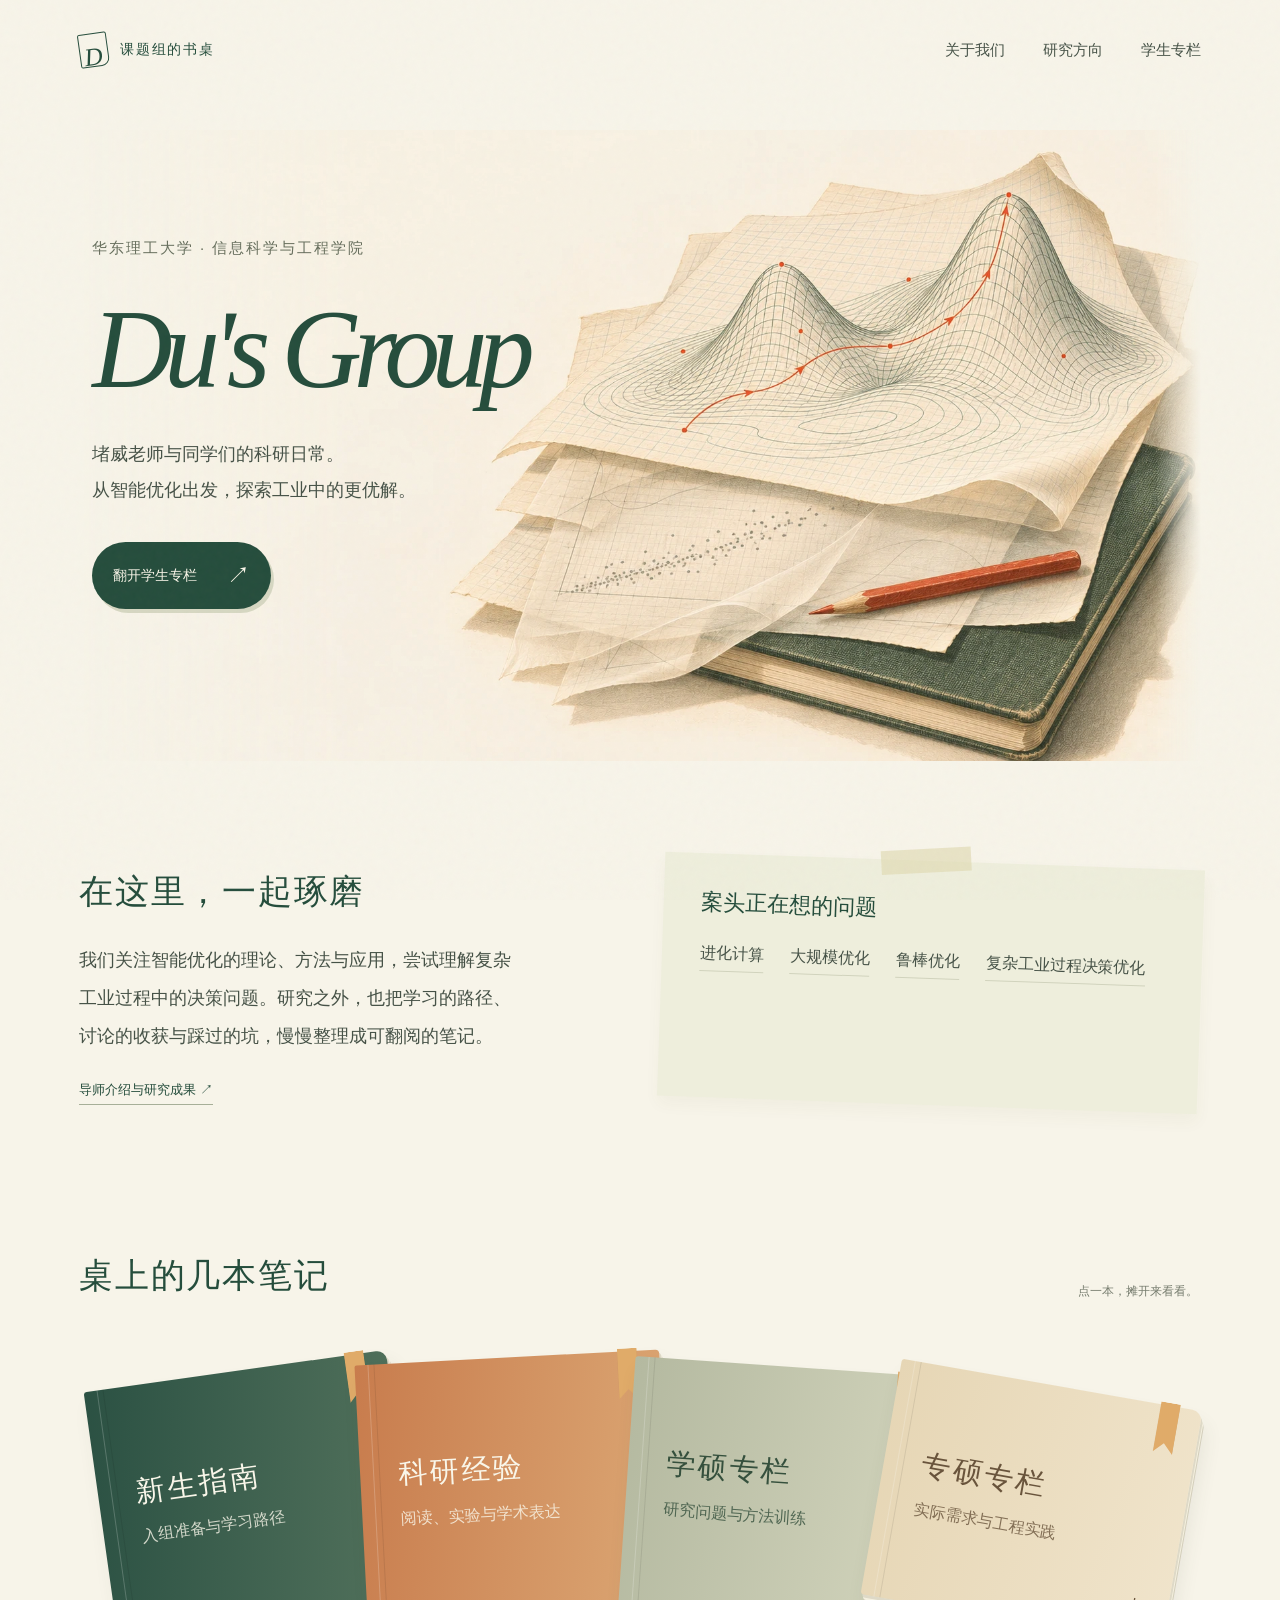
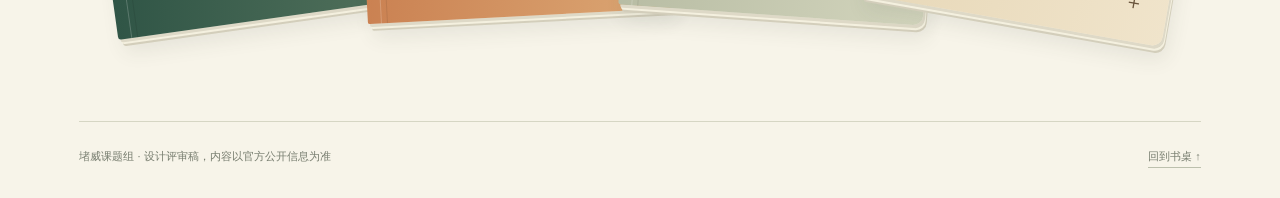
==== work/du-group-studio/index.html @ 48be613d "design: ground the group homepage in optimization research" ====
<!doctype html>
<html lang="zh-CN">
  <head>
    <meta charset="utf-8" />
    <meta name="viewport" content="width=device-width, initial-scale=1" />
    <meta name="theme-color" content="#f7f4e9" />
    <title>Du's Group · 课题组的书桌</title>
    <style>
      :root {
        --paper: #f7f4e9;
        --ink: #254d3c;
        --body: #465247;
        --muted: #777d6f;
        --line: #d6d6c4;
        --orange: #c96c37;
        --px: 0px;
        --py: 0px;
      }
      * {
        box-sizing: border-box;
      }
      html {
        scroll-behavior: smooth;
        scroll-padding-top: 32px;
      }
      body {
        margin: 0;
        background: var(--paper);
        color: var(--body);
        font-family: "Microsoft YaHei", "PingFang SC", sans-serif;
        line-height: 1.8;
      }
      body:before {
        content: "";
        position: fixed;
        inset: 0;
        pointer-events: none;
        z-index: 20;
        opacity: 0.1;
        background-image: url("data:image/svg+xml,%3Csvg viewBox='0 0 160 160' xmlns='http://www.w3.org/2000/svg'%3E%3Cfilter id='n'%3E%3CfeTurbulence type='fractalNoise' baseFrequency='.85' numOctaves='3' stitchTiles='stitch'/%3E%3C/filter%3E%3Cpath fill='%236d644b' filter='url(%23n)' opacity='.28' d='M0 0h160v160H0z'/%3E%3C/svg%3E");
      }
      a {
        color: inherit;
        text-decoration: none;
      }
      button {
        font: inherit;
        color: inherit;
        cursor: pointer;
      }
      button,
      a {
        -webkit-tap-highlight-color: transparent;
      }
      button:focus-visible,
      a:focus-visible {
        outline: 3px solid #a75c2f;
        outline-offset: 6px;
      }
      .skip {
        position: absolute;
        top: -80px;
        left: 20px;
        z-index: 30;
      }
      .skip:focus {
        top: 10px;
        background: var(--paper);
        padding: 8px 16px;
      }
      .frame {
        max-width: 1640px;
        margin: auto;
        padding: 0 6.2vw;
      }
      header {
        height: 100px;
        display: flex;
        align-items: center;
        justify-content: space-between;
        position: relative;
        z-index: 3;
      }
      .desk-mark {
        display: flex;
        align-items: center;
        gap: 12px;
        font-size: 14px;
        letter-spacing: 0.12em;
        color: var(--ink);
      }
      .mark {
        width: 29px;
        height: 34px;
        border: 1px solid var(--ink);
        border-radius: 2px 2px 8px 2px;
        display: grid;
        place-items: center;
        font-family: Georgia, serif;
        font-style: italic;
        font-size: 25px;
        transform: rotate(-8deg);
      }
      nav {
        display: flex;
        gap: 38px;
        font-size: 13px;
      }
      nav a {
        padding: 7px 0;
        border-bottom: 1px solid transparent;
      }
      nav a:hover {
        border-color: var(--ink);
      }
      .hero {
        position: relative;
        min-height: 680px;
        height: min(760px, 54vw);
        isolation: isolate;
        display: flex;
        align-items: center;
      }
      .hero-art {
        position: absolute;
        width: 100%;
        height: 100%;
        left: 0;
        top: 0;
        object-fit: cover;
        object-position: center;
        mix-blend-mode: multiply;
        z-index: -1;
        transform: translate(var(--px), var(--py));
        transition: transform 0.7s ease-out;
        pointer-events: none;
      }
      .hero-copy {
        width: 48%;
        padding-bottom: 48px;
        position: relative;
        z-index: 1;
      }
      .affiliation {
        font-size: 12px;
        letter-spacing: 0.13em;
        margin: 0 0 36px;
        color: #666e5c;
      }
      .hero h1 {
        font-family: Georgia, "Times New Roman", serif;
        font-style: italic;
        font-weight: 400;
        color: var(--ink);
        font-size: clamp(76px, 8.7vw, 142px);
        line-height: 0.96;
        letter-spacing: -0.075em;
        white-space: nowrap;
        margin: 0 0 32px;
      }
      .hero-description {
        font-size: 15px;
        max-width: 340px;
        line-height: 2;
        margin: 0 0 34px;
      }
      .entry {
        display: inline-flex;
        align-items: center;
        gap: 30px;
        background: var(--ink);
        color: #faf6e9;
        border: 0;
        padding: 13px 21px;
        border-radius: 2px;
        font-size: 14px;
        box-shadow: 3px 4px 0 #d6d7c2;
        transition:
          transform 0.2s,
          box-shadow 0.2s;
      }
      .entry:hover {
        transform: translateY(-3px);
        box-shadow: 3px 7px 0 #d6d7c2;
      }
      .entry span {
        font-family: Georgia, serif;
        font-size: 23px;
      }
      .hero-foot {
        position: absolute;
        bottom: 28px;
        left: 0;
        color: #7b806f;
        font-size: 11px;
        letter-spacing: 0.1em;
        display: flex;
        align-items: center;
        gap: 14px;
      }
      .hero-foot:before {
        content: "";
        width: 50px;
        height: 1px;
        background: #a8ae98;
      }
      .note-section {
        margin: 70px auto 60px;
        display: grid;
        grid-template-columns: 1fr 1.15fr;
        gap: 10%;
        max-width: 1150px;
        position: relative;
      }
      .section-title {
        font-family: "STKaiti", "KaiTi", serif;
        font-size: 34px;
        font-weight: 400;
        color: var(--ink);
        margin: 0 0 20px;
        letter-spacing: 0.05em;
      }
      .about-copy {
        font-size: 15px;
        max-width: 445px;
        margin: 0;
        line-height: 2.1;
      }
      .official {
        display: inline-block;
        margin-top: 22px;
        font-size: 13px;
        border-bottom: 1px solid #a7af98;
        color: var(--ink);
        padding-bottom: 3px;
      }
      .official:hover {
        color: var(--orange);
      }
      .direction-note {
        background: #eeeedc;
        padding: 29px 38px 30px;
        transform: rotate(2deg);
        box-shadow: 1px 8px 16px #5755370b;
        position: relative;
      }
      .direction-note:before {
        content: "";
        position: absolute;
        top: -12px;
        left: 40%;
        width: 90px;
        height: 24px;
        background: #e0d9b2a3;
        transform: rotate(-5deg);
      }
      .direction-note h3 {
        font-family: "STKaiti", "KaiTi", serif;
        font-weight: 400;
        font-size: 22px;
        margin: 0 0 14px;
        color: var(--ink);
      }
      .direction-list {
        display: flex;
        flex-wrap: wrap;
        gap: 9px 26px;
        font-size: 14px;
      }
      .direction-list span {
        border-bottom: 1px solid #d1d3bd;
        padding: 3px 0;
      }
      .library {
        padding: 80px 0 70px;
        position: relative;
        max-width: 1280px;
        margin: auto;
      }
      .library-head {
        display: flex;
        justify-content: space-between;
        align-items: end;
        margin-bottom: 35px;
      }
      .library-head h2 {
        margin-bottom: 0;
      }
      .library-head p {
        font-size: 12px;
        color: var(--muted);
        margin: 0 3px 4px;
      }
      .books {
        height: 310px;
        position: relative;
        max-width: 1050px;
        margin: auto;
      }
      .book {
        position: absolute;
        width: 29%;
        height: 250px;
        top: 30px;
        border: 0;
        text-align: left;
        padding: 28px 24px 24px 38px;
        border-radius: 3px 10px 10px 3px;
        box-shadow:
          2px 3px 0 #ded9c7,
          3px 5px 0 #f4f0df,
          4px 7px 0 #d3cebb,
          6px 14px 20px #3f493c18;
        transform-origin: 45% 94%;
        transition:
          transform 0.65s cubic-bezier(0.22, 0.7, 0.2, 1),
          top 0.65s,
          box-shadow 0.5s;
        overflow: visible;
        color: #f9f6e9;
      }
      .book:before {
        content: "";
        position: absolute;
        left: 13px;
        top: 0;
        bottom: 0;
        width: 5px;
        border-left: 1px solid #ffffff33;
        border-right: 1px solid #00000015;
      }
      .book:after {
        content: "";
        position: absolute;
        right: 22px;
        top: -3px;
        width: 20px;
        height: 51px;
        background: #e0ab69;
        clip-path: polygon(0 0, 100% 0, 100% 100%, 50% 80%, 0 100%);
        box-shadow: 2px 3px 5px #0002;
      }
      .book:nth-child(1) {
        left: 0;
        background: linear-gradient(100deg, #2b5143, #54735d);
        transform: rotate(-8deg);
        z-index: 1;
      }
      .book:nth-child(2) {
        left: 24%;
        top: 17px;
        background: linear-gradient(100deg, #c87c4d, #dca875);
        transform: rotate(-3deg);
        height: 259px;
        z-index: 2;
        border-radius: 2px 4px 4px 2px;
      }
      .book:nth-child(3) {
        left: 48%;
        top: 24px;
        background: linear-gradient(100deg, #b4b9a0, #d3d5bd);
        transform: rotate(4deg);
        color: #35503d;
        z-index: 3;
        height: 249px;
      }
      .book:nth-child(4) {
        left: 71%;
        top: 38px;
        background: linear-gradient(100deg, #e6d6b5, #f0e4cb);
        transform: rotate(10deg);
        color: #69543c;
        z-index: 4;
        height: 239px;
      }
      .book-title {
        font-family: "STKaiti", "KaiTi", serif;
        display: block;
        font-size: 29px;
        letter-spacing: 0.09em;
        line-height: 1.3;
        margin-bottom: 12px;
        position: relative;
      }
      .book-sub {
        font-size: 12px;
        opacity: 0.8;
        display: block;
        max-width: 165px;
        line-height: 1.8;
      }
      .book-sign {
        position: absolute;
        bottom: 26px;
        left: 38px;
        font-family: "STKaiti", "KaiTi", serif;
        font-size: 17px;
        opacity: 0.7;
      }
      .book-corner {
        position: absolute;
        right: 24px;
        bottom: 22px;
        font-size: 20px;
        font-weight: 300;
      }
      .books .book:hover,
      .books .book[aria-expanded="true"] {
        transform: rotate(0deg) translateY(-26px);
        box-shadow:
          2px 3px 0 #ded9c7,
          3px 5px 0 #f4f0df,
          4px 7px 0 #d3cebb,
          5px 23px 28px #3f493c25;
        z-index: 7;
      }
      .book[aria-expanded="true"] .book-corner {
        transform: rotate(45deg);
      }
      .book-corner {
        transition: transform 0.4s;
      }
      .reading {
        display: grid;
        grid-template-rows: 0fr;
        transition:
          grid-template-rows 0.6s cubic-bezier(0.2, 0.7, 0.2, 1),
          opacity 0.4s;
        opacity: 0;
      }
      .reading.is-open {
        grid-template-rows: 1fr;
        opacity: 1;
      }
      .reading-inner {
        overflow: hidden;
      }
      .page {
        position: relative;
        background: #fcfaf1;
        margin: 35px 5px 15px;
        padding: 42px 52px 44px;
        box-shadow:
          0 3px 0 #e6e2d3,
          0 5px 0 #fdfbf2,
          0 8px 25px #3847340b;
        border-top: 1px solid #e2e2d3;
        min-height: 230px;
      }
      .page:before {
        content: "";
        position: absolute;
        left: 23px;
        top: 25px;
        bottom: 25px;
        border-left: 1px solid #c5ac8c55;
      }
      .page-top {
        display: flex;
        justify-content: space-between;
        align-items: center;
        margin-bottom: 16px;
      }
      .page h3 {
        font-family: "STKaiti", "KaiTi", serif;
        font-size: 29px;
        font-weight: 400;
        color: var(--ink);
        margin: 0;
      }
      .close {
        border: 0;
        background: none;
        padding: 4px 0 4px 12px;
        font-size: 13px;
        border-bottom: 1px solid #c5c9b5;
      }
      .page p {
        font-size: 14px;
        margin: 8px 0 18px;
        max-width: 780px;
      }
      .page ul {
        padding-left: 20px;
        margin: 0;
        display: grid;
        grid-template-columns: 1fr 1fr;
        gap: 8px 45px;
        font-size: 14px;
      }
      .page li::marker {
        color: #a6ae91;
      }
      .page a {
        border-bottom: 1px solid #9ba78a;
      }
      .page a:hover {
        color: var(--orange);
      }
      .library-bottom {
        margin-top: 35px;
        display: flex;
        justify-content: center;
        font-family: "STKaiti", "KaiTi", serif;
        color: #7f836f;
        font-size: 16px;
      }
      .library-bottom:before,
      .library-bottom:after {
        content: "";
        height: 1px;
        width: 60px;
        background: #c4c8b7;
        align-self: center;
        margin: 0 20px;
      }
      footer {
        display: flex;
        justify-content: space-between;
        gap: 20px;
        border-top: 1px solid var(--line);
        padding: 25px 0 30px;
        font-size: 11px;
        color: var(--muted);
      }
      footer a {
        border-bottom: 1px solid #bcc0ad;
      }
      .reveal-in {
        animation: enter 0.9s both;
      }
      @keyframes enter {
        from {
          opacity: 0;
          transform: translateY(14px);
        }
        to {
          opacity: 1;
          transform: translateY(0);
        }
      }
      @media (min-width: 1700px) {
        .frame {
          padding: 0 100px;
        }
        .hero h1 {
          font-size: 142px;
        }
      }
      @media (max-width: 1000px) {
        .frame {
          padding: 0 5vw;
        }
        .hero {
          min-height: 590px;
          height: 66vw;
        }
        .hero-copy {
          width: 54%;
        }
        .hero h1 {
          font-size: 10vw;
        }
        .hero-art {
          width: 115%;
          left: -5%;
          object-position: 55% center;
        }
        .affiliation {
          font-size: 10px;
          max-width: 280px;
          line-height: 1.8;
        }
        .hero-description {
          font-size: 13px;
          max-width: 285px;
        }
        .book {
          padding-left: 28px;
        }
        .book-title {
          font-size: 24px;
        }
        .book-sub {
          font-size: 11px;
        }
        .book-sign {
          left: 28px;
        }
        .note-section {
          gap: 6%;
        }
        .direction-note {
          padding: 25px;
        }
        .books {
          height: 290px;
        }
      }
      @media (max-width: 650px) {
        header {
          height: 78px;
        }
        nav {
          gap: 19px;
          font-size: 11px;
        }
        .desk-mark {
          font-size: 12px;
          gap: 8px;
        }
        .mark {
          height: 28px;
          width: 24px;
          font-size: 22px;
        }
        .hero {
          height: auto;
          min-height: 740px;
          align-items: start;
          padding-top: 34px;
        }
        .hero-copy {
          width: 100%;
          padding: 0;
        }
        .affiliation {
          margin-bottom: 25px;
          max-width: none;
          font-size: 10px;
        }
        .hero h1 {
          font-size: clamp(68px, 15vw, 99px);
          margin-bottom: 22px;
        }
        .hero-description {
          max-width: 280px;
          margin-bottom: 24px;
        }
        .hero-art {
          left: -15%;
          width: 130%;
          top: 260px;
          height: 480px;
          object-fit: cover;
          object-position: 69% center;
        }
        .hero-foot {
          bottom: 2px;
          font-size: 10px;
        }
        .entry {
          padding: 9px 17px;
          gap: 28px;
          font-size: 13px;
        }
        .note-section {
          margin-top: 64px;
          grid-template-columns: 1fr;
          gap: 38px;
        }
        .section-title {
          font-size: 29px;
        }
        .about-copy {
          font-size: 14px;
        }
        .direction-note {
          margin: 0 8px 0 20px;
          padding: 27px 30px;
        }
        .library {
          padding-top: 55px;
        }
        .library-head {
          margin-bottom: 36px;
          align-items: start;
          gap: 15px;
        }
        .library-head p {
          font-size: 11px;
          max-width: 105px;
          text-align: right;
        }
        .books {
          height: 420px;
          width: 100%;
          max-width: 420px;
        }
        .book {
          width: 48%;
          height: 200px !important;
          padding: 24px 20px 20px 29px;
        }
        .book:nth-child(1) {
          left: 3%;
          top: 10px;
          transform: rotate(-8deg);
        }
        .book:nth-child(2) {
          left: 47%;
          top: 3px;
          transform: rotate(5deg);
        }
        .book:nth-child(3) {
          left: 5%;
          top: 208px;
          transform: rotate(-5deg);
          z-index: 4;
        }
        .book:nth-child(4) {
          left: 49%;
          top: 211px;
          transform: rotate(8deg);
          z-index: 5;
        }
        .book-title {
          font-size: 24px;
        }
        .book-sub {
          font-size: 10px;
        }
        .book-sign {
          font-size: 14px;
          bottom: 20px;
          left: 29px;
        }
        .book:after {
          right: 16px;
          width: 15px;
          height: 35px;
        }
        .book:hover,
        .book[aria-expanded="true"] {
          transform: rotate(0) translateY(-12px);
        }
        .page {
          margin-top: 30px;
          padding: 28px 27px 32px;
        }
        .page:before {
          left: 12px;
        }
        .page h3 {
          font-size: 25px;
        }
        .page p,
        .page ul {
          font-size: 13px;
        }
        .page ul {
          grid-template-columns: 1fr;
          gap: 10px;
        }
        .library-bottom {
          font-size: 14px;
        }
        .library-bottom:before,
        .library-bottom:after {
          width: 25px;
          margin: 0 12px;
        }
        footer {
          font-size: 10px;
          align-items: start;
        }
        footer span {
          max-width: 65%;
        }
      }
      @media (prefers-reduced-motion: reduce) {
        html {
          scroll-behavior: auto;
        }
        *,
        *:before,
        *:after {
          animation: none !important;
          transition: none !important;
        }
        .hero-art {
          transform: none !important;
        }
      }
      .hero-art {
        mask-image: linear-gradient(
          to right,
          transparent 0%,
          #000 24%,
          #000 96%,
          transparent 100%
        );
        object-fit: contain;
      }
      .affiliation,
      nav {
        font-size: 15px;
      }
      .hero-description,
      .about-copy {
        font-size: 18px;
      }
      .hero-copy {
        padding-left: 1vw;
      }
      .entry {
        border-radius: 100px;
      }
      .book-sub,
      .direction-list {
        font-size: 16px;
      }
    </style>
  </head>
  <body>
    <a class="skip" href="#main">跳到正文</a>
    <div class="frame">
      <header>
        <a class="desk-mark" href="#main" aria-label="回到首页"
          ><span class="mark" aria-hidden="true">D</span>课题组的书桌</a
        >
        <nav aria-label="主导航">
          <a href="#about">关于我们</a><a href="#research">研究方向</a
          ><a href="#notebooks" data-open="guide">学生专栏</a>
        </nav>
      </header>
      <main id="main">
        <section class="hero" aria-labelledby="hero-title">
          <img
            class="hero-art"
            src="studio.webp"
            alt="优化研究主题插画：方格研究手稿、等高线曲面和候选点"
            width="1536"
            height="1024"
          />
          <div class="hero-copy reveal-in">
            <p class="affiliation">华东理工大学 · 信息科学与工程学院</p>
            <h1 id="hero-title">Du's Group</h1>
            <p class="hero-description">
              堵威老师与同学们的科研日常。<br />从智能优化出发，探索工业中的更优解。
            </p>
            <a class="entry" href="#notebooks" data-open="guide"
              >翻开学生专栏 <span aria-hidden="true">↗</span></a
            >
          </div>
        </section>
        <section class="note-section" id="about" aria-labelledby="about-title">
          <div>
            <h2 class="section-title" id="about-title">在这里，一起琢磨</h2>
            <p class="about-copy">
              我们关注智能优化的理论、方法与应用，尝试理解复杂工业过程中的决策问题。研究之外，也把学习的路径、讨论的收获与踩过的坑，慢慢整理成可翻阅的笔记。
            </p>
            <a
              class="official"
              href="https://faculty.ecust.edu.cn/cise/dw/main.htm"
              target="_blank"
              rel="noopener noreferrer"
              >导师介绍与研究成果 ↗</a
            >
          </div>
          <aside class="direction-note" id="research">
            <h3>案头正在想的问题</h3>
            <div class="direction-list">
              <span>进化计算</span><span>大规模优化</span><span>鲁棒优化</span
              ><span>复杂工业过程决策优化</span>
            </div>
          </aside>
        </section>
        <section class="library" id="notebooks" aria-labelledby="library-title">
          <div class="library-head">
            <h2 class="section-title" id="library-title">桌上的几本笔记</h2>
            <p>点一本，摊开来看看。</p>
          </div>
          <div class="books" aria-label="栏目笔记本">
            <button
              class="book"
              id="book-guide"
              aria-expanded="false"
              aria-controls="panel-guide"
              data-book="guide"
            >
              <span class="book-title">新生指南</span
              ><span class="book-sub">入组准备与学习路径</span
              ><span class="book-corner" aria-hidden="true">＋</span>
            </button>
            <button
              class="book"
              id="book-research"
              aria-expanded="false"
              aria-controls="panel-research"
              data-book="research"
            >
              <span class="book-title">科研经验</span
              ><span class="book-sub">阅读、实验与学术表达</span
              ><span class="book-corner" aria-hidden="true">＋</span>
            </button>
            <button
              class="book"
              id="book-daily"
              aria-expanded="false"
              aria-controls="panel-daily"
              data-book="daily"
            >
              <span class="book-title">学硕专栏</span
              ><span class="book-sub">研究问题与方法训练</span
              ><span class="book-corner" aria-hidden="true">＋</span>
            </button>
            <button
              class="book"
              id="book-links"
              aria-expanded="false"
              aria-controls="panel-links"
              data-book="links"
            >
              <span class="book-title">专硕专栏</span
              ><span class="book-sub">实际需求与工程实践</span
              ><span class="book-corner" aria-hidden="true">＋</span>
            </button>
          </div>
          <div
            class="reading"
            id="panel-guide"
            role="region"
            aria-labelledby="book-guide"
            inert
          >
            <div class="reading-inner">
              <article class="page">
                <div class="page-top">
                  <h3>新生指南</h3>
                  <button class="close" data-close="guide">收起笔记 ×</button>
                </div>
                <p>
                  先了解研究方向，再与导师讨论近期任务，把学习和交流的方式准备好。
                </p>
                <ul>
                  <li>写下对研究方向的理解，以及最想弄清楚的问题。</li>
                  <li>建立文献与笔记目录，记录来源、疑问和下一步。</li>
                  <li>与导师讨论当前任务，将近期目标拆成可检查的小步。</li>
                </ul>
              </article>
            </div>
          </div>
          <div
            class="reading"
            id="panel-research"
            role="region"
            aria-labelledby="book-research"
            inert
          >
            <div class="reading-inner">
              <article class="page">
                <div class="page-top">
                  <h3>科研经验</h3>
                  <button class="close" data-close="research">
                    收起笔记 ×
                  </button>
                </div>
                <p>把阅读、实验与表达的过程留下来，让经验可以回查和积累。</p>
                <ul>
                  <li>带着问题阅读文献，区分结论、证据与自己的判断。</li>
                  <li>记录数据、参数和运行环境，让实验结果可以回查。</li>
                  <li>汇报时先说明问题，再用关键证据说明进展与困难。</li>
                </ul>
              </article>
            </div>
          </div>
          <div
            class="reading"
            id="panel-daily"
            role="region"
            aria-labelledby="book-daily"
            inert
          >
            <div class="reading-inner">
              <article class="page">
                <div class="page-top">
                  <h3>学硕专栏</h3>
                  <button class="close" data-close="daily">收起笔记 ×</button>
                </div>
                <p>
                  围绕清楚的研究问题组织阅读、方法与实验，形成有证据支撑的论证。
                </p>
                <ul>
                  <li>梳理已有工作，明确当前问题与已有方法的差别。</li>
                  <li>定义比较基线、评价指标与实验条件，再检验方法。</li>
                  <li>整理结论成立的条件、局限及值得继续追问的方向。</li>
                </ul>
              </article>
            </div>
          </div>
          <div
            class="reading"
            id="panel-links"
            role="region"
            aria-labelledby="book-links"
            inert
          >
            <div class="reading-inner">
              <article class="page">
                <div class="page-top">
                  <h3>专硕专栏</h3>
                  <button class="close" data-close="links">收起笔记 ×</button>
                </div>
                <p>从具体需求和约束出发，让研究过程与工程验证彼此连接。</p>
                <ul>
                  <li>了解任务目标、业务约束和数据条件，明确需要解决什么。</li>
                  <li>建立可运行的基础方案，在真实约束下评估改进。</li>
                  <li>整理实现、验证结果与使用说明，为后续交接保留依据。</li>
                </ul>
              </article>
            </div>
          </div>
        </section>
      </main>
      <footer>
        <span>堵威课题组 · 设计评审稿，内容以官方公开信息为准</span
        ><a href="#main">回到书桌 ↑</a>
      </footer>
    </div>
    <script>
      (() => {
        const buttons = [...document.querySelectorAll("[data-book]")];
        const panels = [...document.querySelectorAll(".reading")];
        let current = null;
        function openBook(key, returnFocus = false) {
          const previous = current;
          current = key;
          buttons.forEach((button) =>
            button.setAttribute(
              "aria-expanded",
              String(button.dataset.book === key),
            ),
          );
          panels.forEach((panel) => {
            const active = panel.id === "panel-" + key;
            panel.classList.toggle("is-open", active);
            panel.inert = !active;
          });
          if (returnFocus && previous)
            document
              .getElementById("book-" + previous)
              .focus({ preventScroll: true });
        }
        buttons.forEach((button) =>
          button.addEventListener("click", () =>
            openBook(
              current === button.dataset.book ? null : button.dataset.book,
            ),
          ),
        );
        document
          .querySelectorAll("[data-close]")
          .forEach((button) =>
            button.addEventListener("click", () => openBook(null, true)),
          );
        document
          .querySelectorAll("[data-open]")
          .forEach((link) =>
            link.addEventListener("click", () => openBook(link.dataset.open)),
          );
        document.addEventListener("keydown", (event) => {
          if (event.key === "Escape" && current) openBook(null, true);
        });
        const motion = matchMedia("(prefers-reduced-motion: reduce)");
        const hero = document.querySelector(".hero");
        hero.addEventListener("pointermove", (event) => {
          if (motion.matches || event.pointerType === "touch") return;
          const rect = hero.getBoundingClientRect();
          hero.style.setProperty(
            "--px",
            ((event.clientX - rect.left) / rect.width - 0.5) * 10 + "px",
          );
          hero.style.setProperty(
            "--py",
            ((event.clientY - rect.top) / rect.height - 0.5) * 7 + "px",
          );
        });
        hero.addEventListener("pointerleave", () => {
          hero.style.setProperty("--px", "0px");
          hero.style.setProperty("--py", "0px");
        });
      })();
    </script>
  </body>
</html>
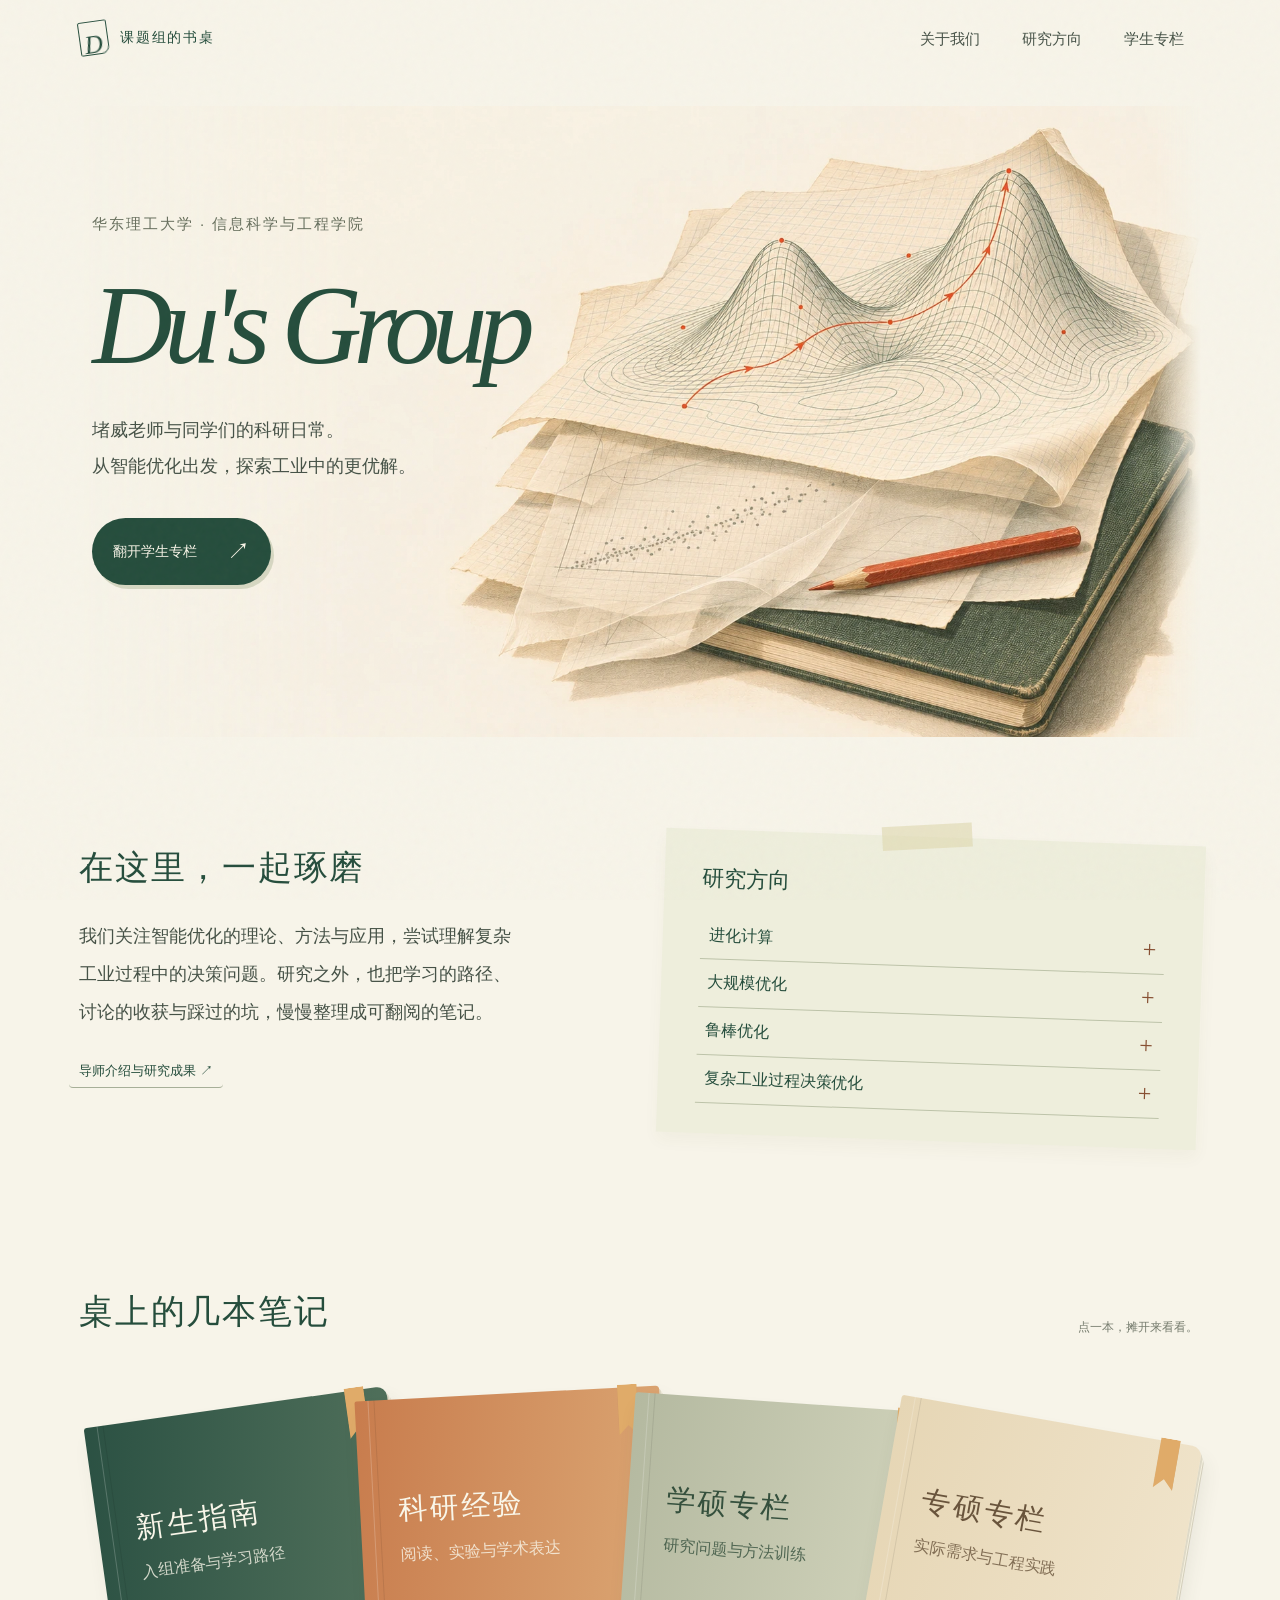
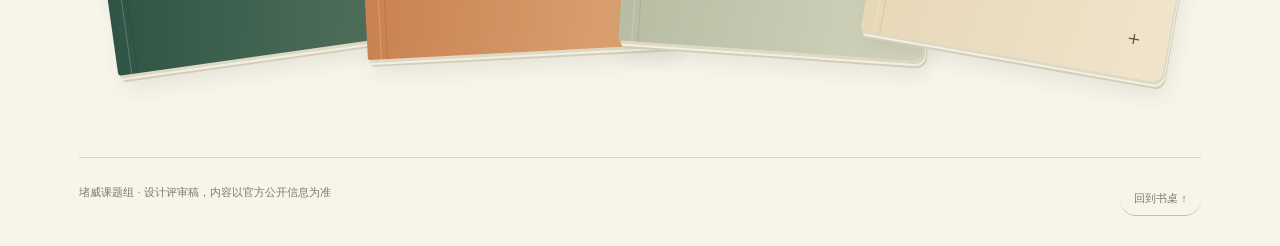
==== commit 617580b4: "feat: make navigation and notebook interactions tangible" ====
--- a/work/du-group-studio/index.html
+++ b/work/du-group-studio/index.html
@@ -809,6 +809,295 @@
       .book-sub,
       .direction-list {
         font-size: 16px;
+      }
+
+      /* A moving ink wash gives navigation a physical, persistent position. */
+      nav {
+        position: relative;
+        gap: 8px;
+        isolation: isolate;
+      }
+      nav a {
+        position: relative;
+        padding: 9px 17px;
+        border: 0;
+        border-radius: 30px;
+        transition:
+          color 0.25s,
+          transform 0.18s;
+      }
+      nav a:hover {
+        border: 0;
+      }
+      nav a[aria-current="location"] {
+        color: var(--ink);
+        font-weight: 600;
+      }
+      .nav-wash {
+        position: absolute;
+        inset: 0 auto 0 0;
+        width: 0;
+        background: #e0e5d3;
+        border-radius: 30px;
+        z-index: -1;
+        transition:
+          transform 0.35s cubic-bezier(0.2, 0.8, 0.2, 1),
+          width 0.35s,
+          opacity 0.25s;
+        opacity: 0;
+      }
+      nav a:active,
+      .entry:active {
+        transform: translateY(2px) scale(0.97);
+        box-shadow: none;
+      }
+      [id] {
+        scroll-margin-top: 32px;
+      }
+      .arrived {
+        animation: arrival 1.2s ease-out;
+      }
+      @keyframes arrival {
+        0%,
+        25% {
+          filter: drop-shadow(0 0 12px #c7b56b88);
+        }
+        100% {
+          filter: drop-shadow(0 0 0 transparent);
+        }
+      }
+      .books {
+        perspective: 1100px;
+      }
+      .book {
+        transition:
+          transform 0.65s cubic-bezier(0.22, 0.7, 0.2, 1),
+          filter 0.4s,
+          box-shadow 0.5s;
+      }
+      .books.has-open .book[aria-expanded="false"] {
+        filter: saturate(0.65);
+      }
+      .book[aria-expanded="true"] {
+        outline: 2px solid #b58d50;
+        outline-offset: 7px;
+      }
+      .book[aria-expanded="true"]:after {
+        height: 66px;
+      }
+      .book:active {
+        scale: 0.97;
+      }
+      .reading {
+        perspective: 1600px;
+      }
+      .page {
+        transform-origin: 0 50%;
+        transform: rotateY(-65deg);
+        opacity: 0;
+        transition:
+          transform 0.75s cubic-bezier(0.2, 0.7, 0.2, 1),
+          opacity 0.35s;
+        background: linear-gradient(
+          90deg,
+          #e5dfcb 0,
+          #fcfaf1 4%,
+          #fcfaf1 49.5%,
+          #eee8d8 50%,
+          #fcfaf1 51%
+        );
+        border-radius: 2px 9px 9px 2px;
+      }
+      .reading.is-open .page {
+        transform: rotateY(0);
+        opacity: 1;
+      }
+      .page:after {
+        content: "";
+        position: absolute;
+        inset: 8px 0 8px 50%;
+        width: 1px;
+        background: #bdb59b44;
+        pointer-events: none;
+      }
+      .page-top,
+      .page p,
+      .page ul {
+        position: relative;
+        z-index: 1;
+      }
+      .close {
+        border: 1px solid #c5c9b5;
+        border-radius: 30px;
+        padding: 6px 14px;
+        transition:
+          background 0.2s,
+          transform 0.2s;
+      }
+      .close:hover {
+        background: #e8ebdc;
+      }
+      .close:active {
+        transform: scale(0.96);
+      }
+      @media (max-width: 650px) {
+        nav {
+          gap: 1px;
+        }
+        nav a {
+          padding: 8px 9px;
+          font-size: 12px;
+        }
+        .page {
+          background: linear-gradient(90deg, #e5dfcb, #fcfaf1 7%);
+        }
+        .page:after {
+          display: none;
+        }
+      }
+
+      .official {
+        position: relative;
+        isolation: isolate;
+        padding: 5px 10px;
+        margin-left: -10px;
+        border-radius: 4px;
+        transition:
+          color 0.25s,
+          transform 0.2s;
+      }
+      .official:before {
+        content: "";
+        position: absolute;
+        inset: 0;
+        background: #e1e6d3;
+        transform: scaleX(0);
+        transform-origin: left;
+        transition: transform 0.3s ease;
+        z-index: -1;
+        border-radius: inherit;
+      }
+      .official:hover:before,
+      .official:focus-visible:before {
+        transform: scaleX(1);
+      }
+      .official:hover {
+        transform: translateX(4px);
+        color: var(--ink);
+      }
+      .official:active {
+        transform: translateX(4px) scale(0.97);
+      }
+
+      header {
+        position: sticky;
+        top: 0;
+        height: 76px;
+        z-index: 12;
+        background: var(--paper);
+      }
+      html {
+        scroll-padding-top: 82px;
+      }
+      .topics details {
+        border-bottom: 1px solid #bdc3a9;
+      }
+      .topics summary {
+        display: flex;
+        align-items: center;
+        justify-content: space-between;
+        padding: 9px 8px;
+        cursor: pointer;
+        color: var(--ink);
+        border-radius: 4px;
+        transition:
+          background 0.2s,
+          padding 0.2s;
+      }
+      .topics summary::-webkit-details-marker {
+        display: none;
+      }
+      .topics summary::after {
+        content: "+";
+        font:
+          24px Georgia,
+          serif;
+        color: #875033;
+        transition: transform 0.25s;
+      }
+      .topics summary:is(:hover, :focus-visible),
+      .topics [open] summary {
+        background: #dce2c9;
+        padding-inline: 13px;
+      }
+      .topics [open] summary::after {
+        transform: rotate(45deg);
+      }
+      .topics details p {
+        margin: 0;
+        padding: 9px 13px 14px;
+        font-size: 16px;
+      }
+      .topics [open] p {
+        animation: noteIn 0.28s ease-out;
+      }
+      @keyframes noteIn {
+        from {
+          opacity: 0;
+          transform: translateY(-5px);
+        }
+      }
+      .entry {
+        transition:
+          transform 0.2s,
+          background 0.25s,
+          box-shadow 0.25s;
+      }
+      .entry:is(:hover, :focus-visible) {
+        background: #35664d;
+        box-shadow: 4px 5px 0 #cab892;
+      }
+      .entry span {
+        display: inline-block;
+        transition: transform 0.22s;
+      }
+      .entry:is(:hover, :focus-visible) span {
+        transform: translate(3px, -3px);
+      }
+      .entry:active {
+        background: #a15333;
+        box-shadow: 0 1px 0 #cab892;
+      }
+      .desk-mark:is(:hover, :focus-visible) .mark {
+        transform: rotate(7deg) translateY(-2px);
+        background: #dae0c9;
+      }
+      .mark {
+        transition:
+          transform 0.25s,
+          background 0.25s;
+      }
+      footer a {
+        padding: 6px 14px;
+        border-radius: 18px;
+        transition: background 0.2s;
+      }
+      footer a:is(:hover, :focus-visible) {
+        background: #dce2c9;
+      }
+      @media (prefers-reduced-motion: reduce) {
+        html {
+          scroll-behavior: auto;
+        }
+        *,
+        *:before,
+        *:after {
+          animation: none !important;
+          transition: none !important;
+        }
+        .hero-art {
+          transform: none !important;
+        }
       }
     </style>
   </head>
@@ -859,10 +1148,28 @@
             >
           </div>
           <aside class="direction-note" id="research">
-            <h3>案头正在想的问题</h3>
-            <div class="direction-list">
-              <span>进化计算</span><span>大规模优化</span><span>鲁棒优化</span
-              ><span>复杂工业过程决策优化</span>
+            <h3>研究方向</h3>
+            <div class="topics">
+              <details name="research-notes">
+                <summary>进化计算</summary>
+                <p>从一组候选方案开始，经过选择和变异，逐代寻找更好的解。</p>
+              </details>
+              <details name="research-notes">
+                <summary>大规模优化</summary>
+                <p>
+                  当需要同时决定的变量越来越多，怎样在有限计算时间内找到可行方案？
+                </p>
+              </details>
+              <details name="research-notes">
+                <summary>鲁棒优化</summary>
+                <p>当条件偏离预期时，考察哪些方案依然可靠。</p>
+              </details>
+              <details name="research-notes">
+                <summary>复杂工业过程决策优化</summary>
+                <p>
+                  把工业过程中的目标、约束和不确定性写进模型，比较不同决策的效果。
+                </p>
+              </details>
             </div>
           </aside>
         </section>
@@ -1023,9 +1330,26 @@
         const buttons = [...document.querySelectorAll("[data-book]")];
         const panels = [...document.querySelectorAll(".reading")];
         let current = null;
-        function openBook(key, returnFocus = false) {
+        let revealTimer;
+        let navigationTimer;
+        const books = document.querySelector(".books");
+        const reduced = () =>
+          matchMedia("(prefers-reduced-motion: reduce)").matches;
+        const moveTo = (element) =>
+          element.scrollIntoView({
+            behavior: reduced() ? "instant" : "smooth",
+            block: "start",
+          });
+        function cue(element) {
+          element.classList.remove("arrived");
+          void element.offsetWidth;
+          element.classList.add("arrived");
+        }
+        function openBook(key, returnFocus = false, reveal = true) {
+          clearTimeout(revealTimer);
           const previous = current;
           current = key;
+          books.classList.toggle("has-open", Boolean(key));
           buttons.forEach((button) =>
             button.setAttribute(
               "aria-expanded",
@@ -1037,31 +1361,170 @@
             panel.classList.toggle("is-open", active);
             panel.inert = !active;
           });
-          if (returnFocus && previous)
-            document
-              .getElementById("book-" + previous)
-              .focus({ preventScroll: true });
+          if (key && reveal)
+            revealTimer = setTimeout(
+              () => {
+                const page = document.querySelector("#panel-" + key + " .page");
+                const heading = page.querySelector("h3");
+                heading.tabIndex = -1;
+                moveTo(page);
+                heading.focus({ preventScroll: true });
+                cue(page);
+              },
+              reduced() ? 0 : 650,
+            );
+          if (returnFocus && previous) {
+            const book = document.getElementById("book-" + previous);
+            book.focus({ preventScroll: true });
+            book.scrollIntoView({
+              behavior: reduced() ? "instant" : "smooth",
+              block: "center",
+            });
+          }
         }
         buttons.forEach((button) =>
-          button.addEventListener("click", () =>
-            openBook(
-              current === button.dataset.book ? null : button.dataset.book,
-            ),
-          ),
+          button.addEventListener("click", () => {
+            const key =
+              current === button.dataset.book ? null : button.dataset.book;
+            openBook(key, !key);
+          }),
         );
         document
           .querySelectorAll("[data-close]")
           .forEach((button) =>
             button.addEventListener("click", () => openBook(null, true)),
           );
-        document
-          .querySelectorAll("[data-open]")
-          .forEach((link) =>
-            link.addEventListener("click", () => openBook(link.dataset.open)),
+        document.addEventListener("keydown", (event) => {
+          if (event.key === "Escape" && current) {
+            event.preventDefault();
+            openBook(null, true);
+          }
+        });
+        const nav = document.querySelector("nav");
+        const navLinks = [...nav.querySelectorAll("a")];
+        const wash = document.createElement("span");
+        wash.className = "nav-wash";
+        wash.setAttribute("aria-hidden", "true");
+        nav.prepend(wash);
+        let selected = null;
+        function paint(link) {
+          wash.style.opacity = link ? "1" : "0";
+          if (!link) return;
+          wash.style.width = link.offsetWidth + "px";
+          wash.style.transform = "translateX(" + link.offsetLeft + "px)";
+        }
+        function select(link) {
+          selected = link;
+          navLinks.forEach((item) =>
+            item === link
+              ? item.setAttribute("aria-current", "location")
+              : item.removeAttribute("aria-current"),
           );
-        document.addEventListener("keydown", (event) => {
-          if (event.key === "Escape" && current) openBook(null, true);
+          paint(link);
+        }
+        navLinks.forEach((link) => {
+          link.addEventListener("pointerenter", () => paint(link));
+          link.addEventListener("focus", () => paint(link));
         });
+        nav.addEventListener("pointerleave", () => paint(selected));
+        nav.addEventListener("focusout", () => paint(selected));
+        let navigationTarget = null;
+        function navigate(hash, openKey) {
+          clearTimeout(navigationTimer);
+          clearTimeout(revealTimer);
+          const target = document.getElementById(hash.slice(1));
+          if (!target) return;
+          navigationTarget = hash;
+          select(navLinks.find((link) => link.hash === hash) || null);
+          if (openKey) {
+            moveTo(books);
+            openBook(openKey);
+          } else {
+            moveTo(target);
+            cue(target);
+            if (!target.hasAttribute("tabindex")) target.tabIndex = -1;
+            target.focus({ preventScroll: true });
+          }
+          navigationTimer = setTimeout(
+            () => {
+              navigationTarget = null;
+            },
+            reduced() ? 0 : 1400,
+          );
+        }
+        document.querySelectorAll('a[href^="#"]').forEach((link) =>
+          link.addEventListener("click", (event) => {
+            if (
+              event.ctrlKey ||
+              event.metaKey ||
+              event.shiftKey ||
+              event.altKey
+            )
+              return;
+            if (!document.getElementById(link.hash.slice(1))) return;
+            event.preventDefault();
+            if (location.hash !== link.hash)
+              history.pushState(null, "", link.hash);
+            navigate(link.hash, link.dataset.open);
+          }),
+        );
+        function fromHash() {
+          const hash = location.hash;
+          const key = hash.startsWith("#panel-")
+            ? hash.slice(7)
+            : hash.startsWith("#book-")
+              ? hash.slice(6)
+              : hash === "#notebooks"
+                ? "guide"
+                : null;
+          const validKey =
+            key && buttons.some((button) => button.dataset.book === key);
+          if (!validKey && current) openBook(null, false, false);
+          navigate(hash || "#main", validKey ? key : null);
+        }
+        // hashchange also covers Back/Forward between these fragment entries.
+        addEventListener("hashchange", fromHash);
+        let scrollQueued = false;
+        function updateNav() {
+          scrollQueued = false;
+          if (navigationTarget) return;
+          const aboutRect = document
+            .getElementById("about")
+            .getBoundingClientRect();
+          const libraryRect = document
+            .getElementById("notebooks")
+            .getBoundingClientRect();
+          if (
+            selected?.hash === "#research" &&
+            aboutRect.bottom > 80 &&
+            libraryRect.top > innerHeight * 0.5
+          )
+            return;
+          const line = Math.min(innerHeight * 0.32, 240);
+          const nearest = navLinks.reduce((best, link) => {
+            const rect = document
+              .querySelector(link.hash)
+              .getBoundingClientRect();
+            const distance = Math.abs(rect.top - line);
+            return !best || distance < best.distance - 24
+              ? { link, distance }
+              : best;
+          }, null);
+          select(scrollY < 160 ? null : nearest.link);
+        }
+        addEventListener(
+          "scroll",
+          () => {
+            if (!scrollQueued) {
+              scrollQueued = true;
+              requestAnimationFrame(updateNav);
+            }
+          },
+          { passive: true },
+        );
+        addEventListener("resize", updateNav);
+        if (location.hash) fromHash();
+        updateNav();
         const motion = matchMedia("(prefers-reduced-motion: reduce)");
         const hero = document.querySelector(".hero");
         hero.addEventListener("pointermove", (event) => {
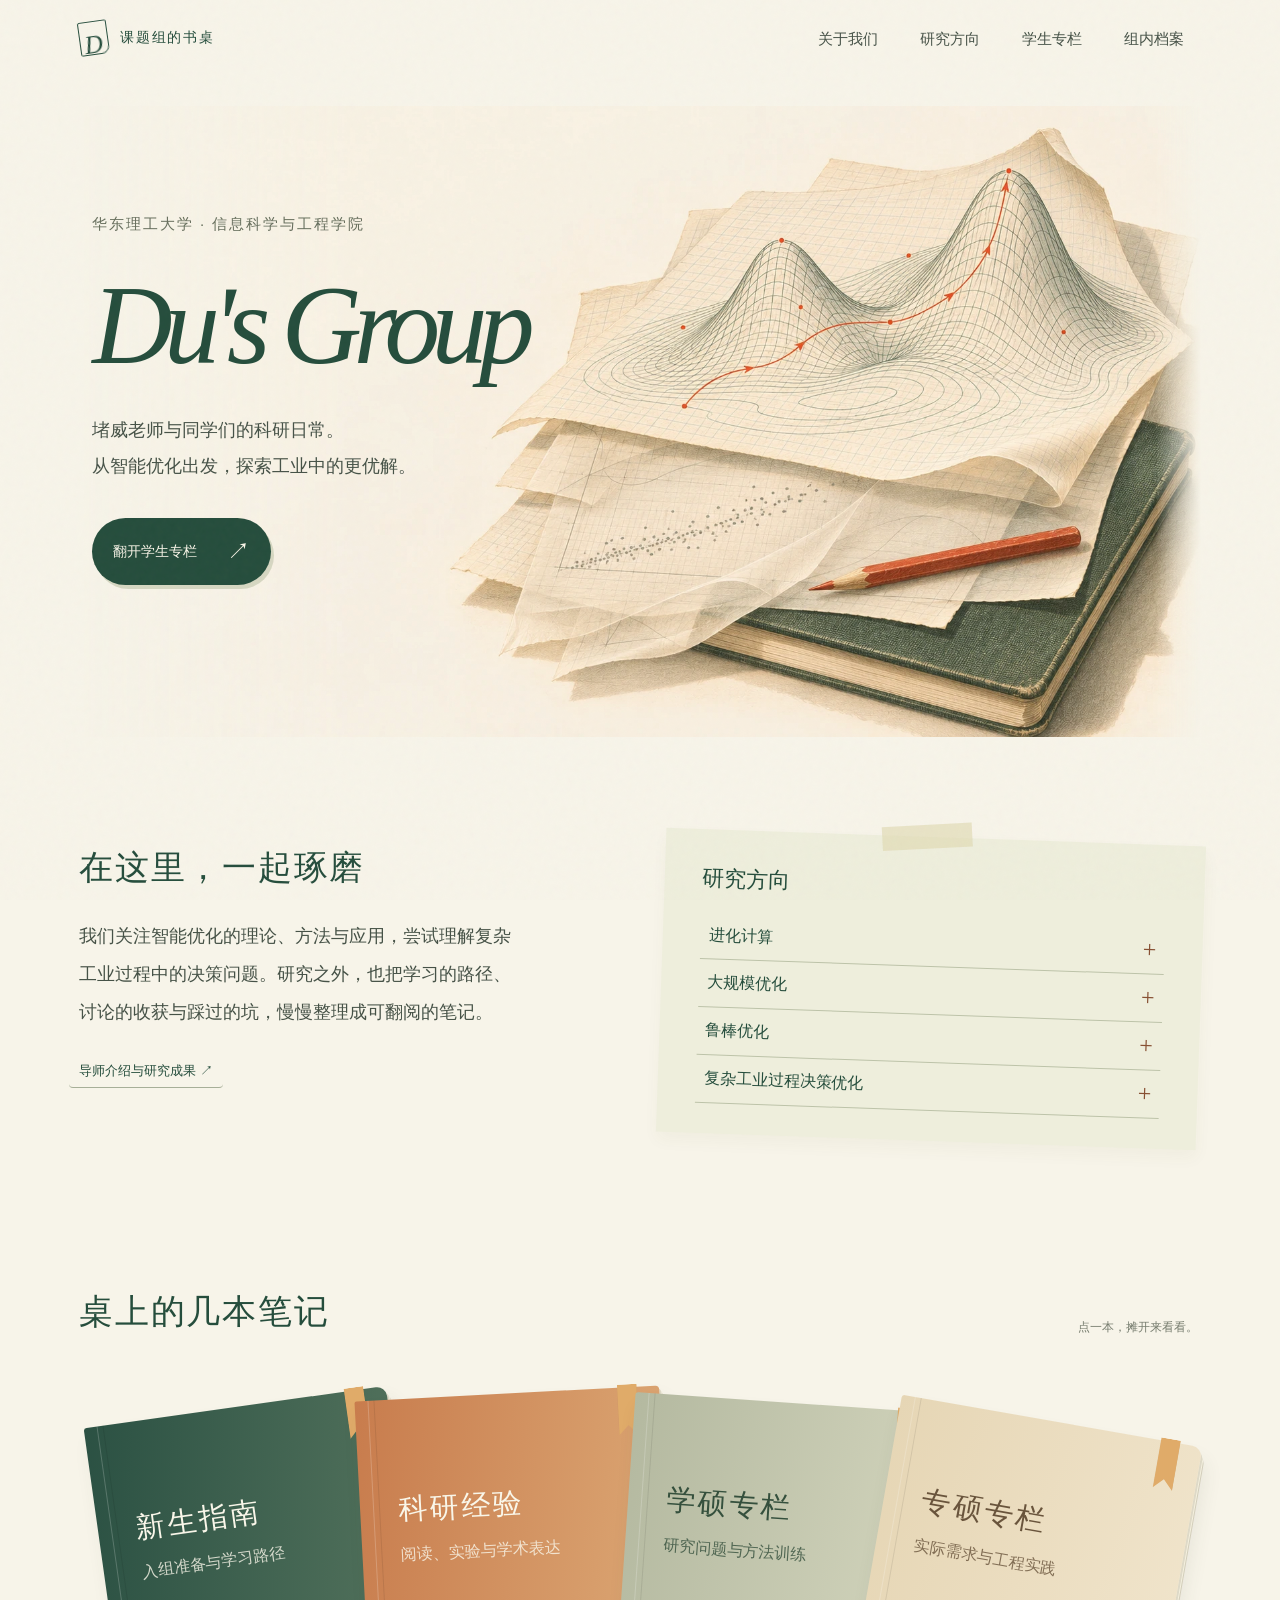
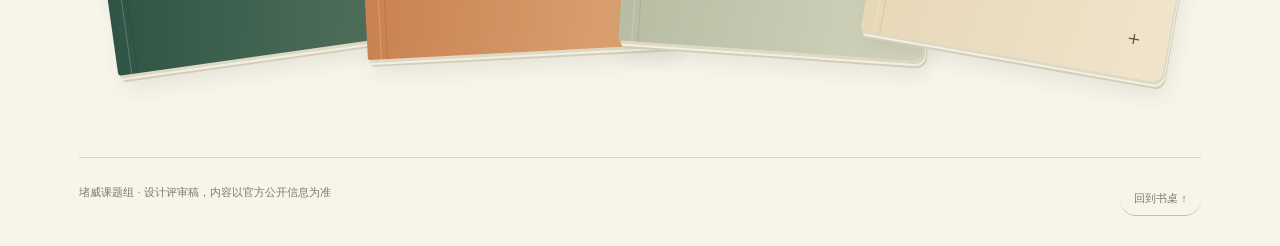
==== commit b6f7341b: "feat: browse and filter the team archive from the portal" ====
--- a/work/du-group-studio/index.html
+++ b/work/du-group-studio/index.html
@@ -1110,7 +1110,7 @@
         >
         <nav aria-label="主导航">
           <a href="#about">关于我们</a><a href="#research">研究方向</a
-          ><a href="#notebooks" data-open="guide">学生专栏</a>
+          ><a href="#notebooks" data-open="guide">学生专栏</a><a href="archive.html">组内档案</a>
         </nav>
       </header>
       <main id="main">
@@ -1401,7 +1401,7 @@
           }
         });
         const nav = document.querySelector("nav");
-        const navLinks = [...nav.querySelectorAll("a")];
+        const navLinks = [...nav.querySelectorAll('a[href^="#"]')];
         const wash = document.createElement("span");
         wash.className = "nav-wash";
         wash.setAttribute("aria-hidden", "true");
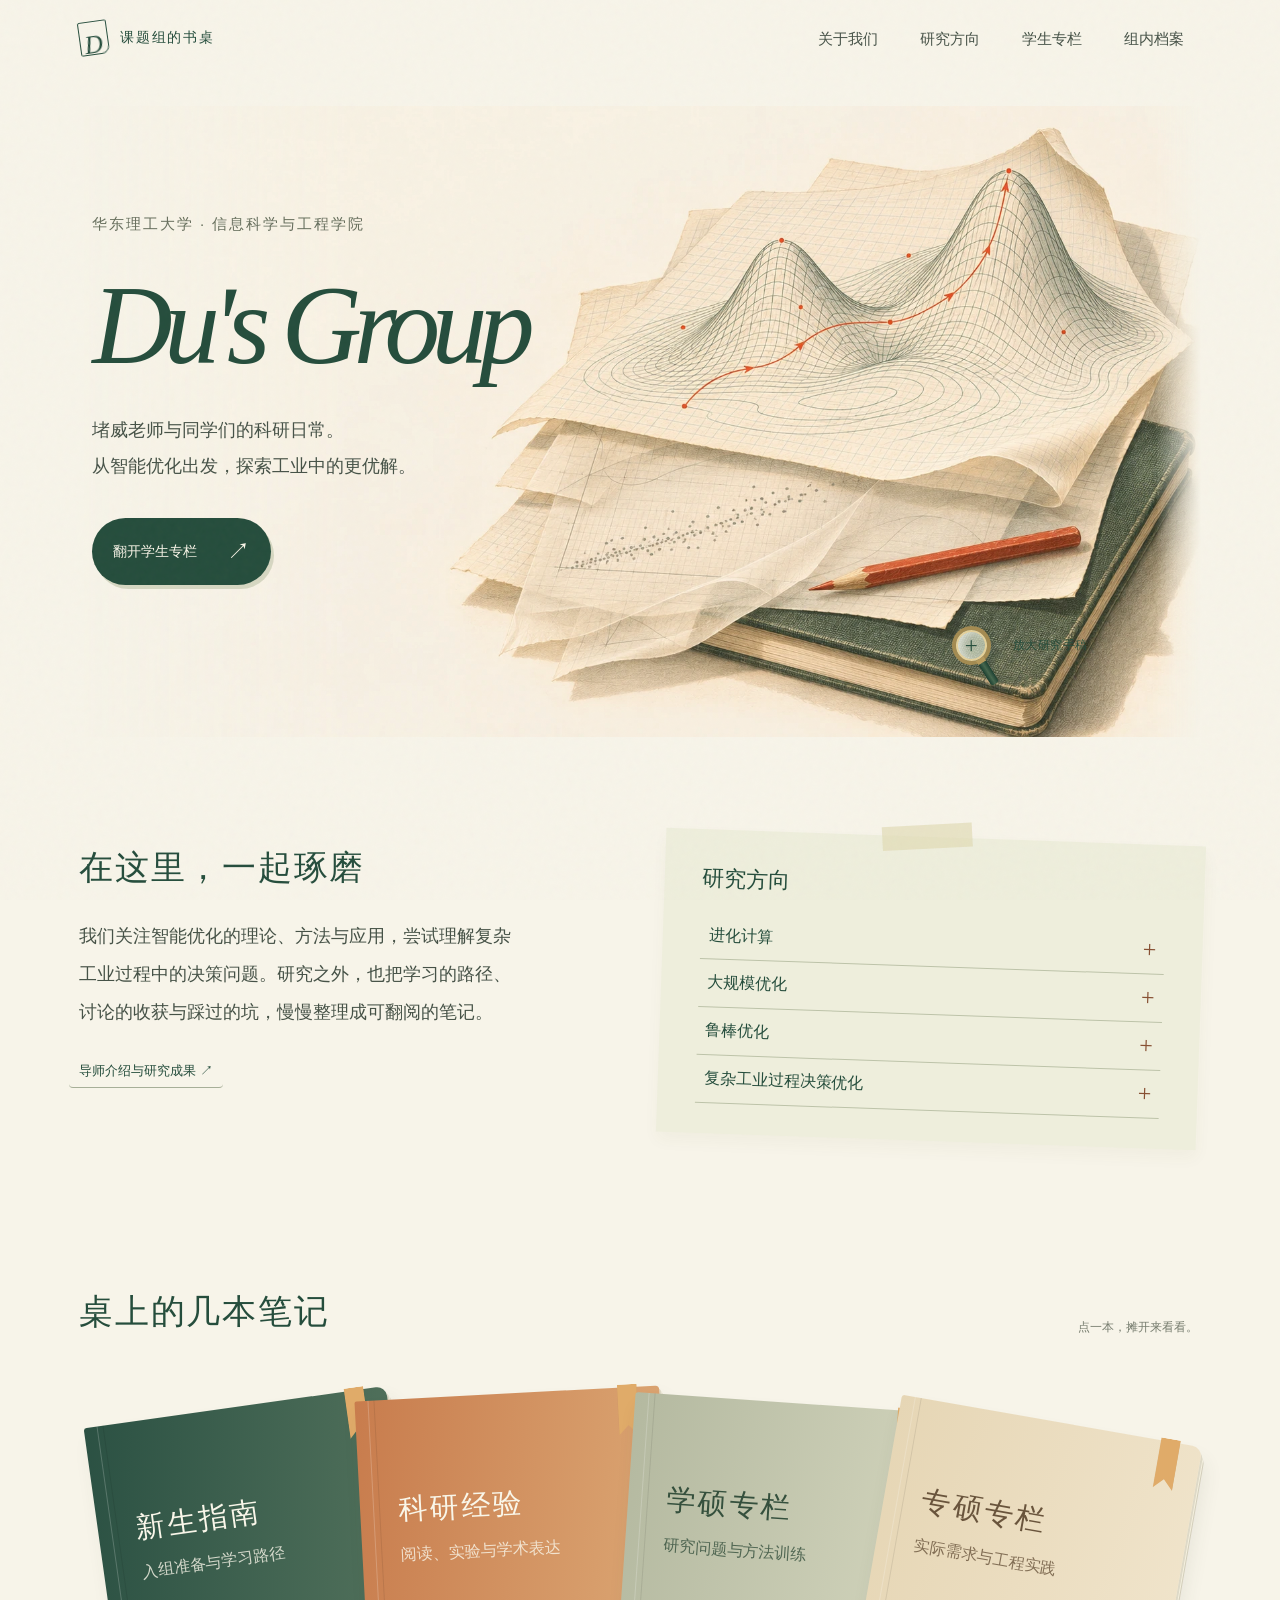
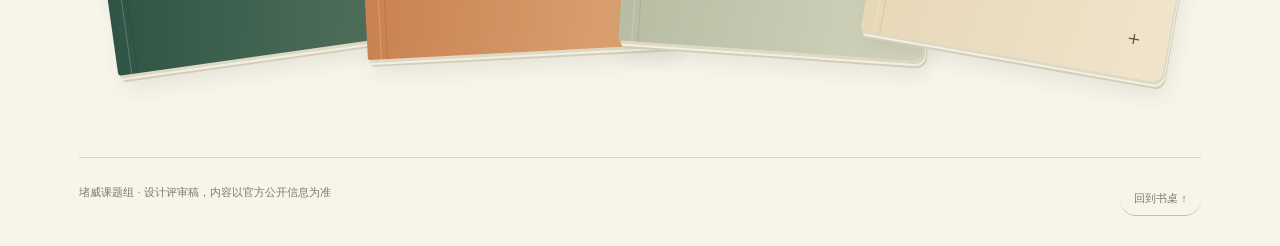
==== commit 611ee2c6: "feat: let readers explore the research illustration with a loupe" ====
--- a/work/du-group-studio/index.html
+++ b/work/du-group-studio/index.html
@@ -1099,6 +1099,138 @@
           transform: none !important;
         }
       }
+      .manuscript-tool {
+        position: absolute;
+        right: 9%;
+        bottom: 13%;
+        z-index: 4;
+        display: flex;
+        align-items: center;
+        gap: 13px;
+        border: 0;
+        background: transparent;
+        padding: 12px;
+        color: #254d3c;
+        font-size: 12px;
+        letter-spacing: 0.04em;
+      }
+      .tool-glass {
+        display: block;
+        width: 39px;
+        height: 39px;
+        border-radius: 50%;
+        border: 4px solid #a48b51;
+        background: #dae3ccaa;
+        position: relative;
+        box-shadow:
+          inset 0 0 0 2px #e5d19a,
+          inset 4px 4px 8px #fff9,
+          3px 5px 5px #263c3440;
+        transform: rotate(-32deg);
+        margin-right: 9px;
+      }
+      .tool-glass:before {
+        content: "";
+        position: absolute;
+        width: 9px;
+        height: 25px;
+        top: 31px;
+        left: 11px;
+        background: linear-gradient(90deg, #183c2d, #45664d, #183c2d);
+        border-top: 5px solid #b69a5c;
+        border-radius: 0 0 4px 4px;
+        box-shadow: 2px 3px 3px #263c3433;
+      }
+      .tool-glass:after {
+        content: "+";
+        position: absolute;
+        inset: 0;
+        display: grid;
+        place-items: center;
+        font:
+          23px Georgia,
+          serif;
+        transform: rotate(32deg);
+      }
+      .manuscript-tool[aria-expanded="true"] .tool-glass:after {
+        content: "−";
+      }
+      .manuscript-surface {
+        position: absolute;
+        left: 49%;
+        right: 0;
+        top: 0;
+        bottom: 0;
+        z-index: 2;
+        cursor: crosshair;
+        touch-action: none;
+      }
+      .manuscript-surface:focus-visible {
+        outline: 1px dashed #78866a;
+        outline-offset: -4px;
+      }
+      .manuscript-lens {
+        position: absolute;
+        width: 230px;
+        height: 230px;
+        border-radius: 50%;
+        pointer-events: none;
+        border: 7px solid #a48b51;
+        background-color: #f7f4e9;
+        background-repeat: no-repeat;
+        background-origin: padding-box;
+        box-shadow:
+          0 0 0 2px #405140,
+          inset 0 0 0 2px #ead7a3,
+          8px 14px 22px #213e3440;
+      }
+      .manuscript-lens:after {
+        content: "";
+        position: absolute;
+        inset: 0;
+        border-radius: inherit;
+        box-shadow:
+          inset 4px 5px 12px #fff5,
+          inset -3px -4px 8px #274c3522;
+      }
+      .manuscript-help {
+        position: absolute;
+        right: 9%;
+        bottom: 6%;
+        z-index: 3;
+        margin: 0;
+        font-size: 11px;
+        color: #3e5744;
+      }
+      .hero.is-magnifying .hero-art {
+        transform: none !important;
+        transition: none !important;
+      }
+      .manuscript-surface[hidden],
+      .manuscript-help[hidden] {
+        display: none;
+      }
+      @media (max-width: 650px) {
+        .manuscript-tool {
+          right: 2%;
+          bottom: 8%;
+        }
+        .manuscript-surface {
+          left: 0;
+          top: 330px;
+        }
+        .manuscript-lens {
+          width: 170px;
+          height: 170px;
+          border-width: 5px;
+        }
+        .manuscript-help {
+          right: 3%;
+          bottom: 2%;
+          font-size: 10px;
+        }
+      }
+    @media (max-width:650px){.hero{overflow-x:clip;}}
     </style>
   </head>
   <body>
@@ -1110,7 +1242,8 @@
         >
         <nav aria-label="主导航">
           <a href="#about">关于我们</a><a href="#research">研究方向</a
-          ><a href="#notebooks" data-open="guide">学生专栏</a><a href="archive.html">组内档案</a>
+          ><a href="#notebooks" data-open="guide">学生专栏</a
+          ><a href="archive.html">组内档案</a>
         </nav>
       </header>
       <main id="main">
@@ -1122,6 +1255,34 @@
             width="1536"
             height="1024"
           />
+          <button
+            type="button"
+            class="manuscript-tool"
+            id="manuscript-toggle"
+            aria-expanded="false"
+            aria-controls="manuscript-surface"
+          >
+            <span class="tool-glass" aria-hidden="true"></span
+            ><span id="manuscript-action">放大研究手稿</span>
+          </button>
+          <div
+            id="manuscript-surface"
+            class="manuscript-surface"
+            tabindex="0"
+            role="group"
+            aria-label="研究手稿放大镜，移动指针或拖动查看，方向键移动，Escape 收起"
+            aria-describedby="manuscript-help"
+            hidden
+          >
+            <div
+              class="manuscript-lens"
+              id="manuscript-lens"
+              aria-hidden="true"
+            ></div>
+          </div>
+          <p class="manuscript-help" id="manuscript-help" hidden>
+            移动或拖动查看 · 方向键移动 · Esc 收起
+          </p>
           <div class="hero-copy reveal-in">
             <p class="affiliation">华东理工大学 · 信息科学与工程学院</p>
             <h1 id="hero-title">Du's Group</h1>
@@ -1528,7 +1689,12 @@
         const motion = matchMedia("(prefers-reduced-motion: reduce)");
         const hero = document.querySelector(".hero");
         hero.addEventListener("pointermove", (event) => {
-          if (motion.matches || event.pointerType === "touch") return;
+          if (
+            motion.matches ||
+            hero.classList.contains("is-magnifying") ||
+            event.pointerType === "touch"
+          )
+            return;
           const rect = hero.getBoundingClientRect();
           hero.style.setProperty(
             "--px",
@@ -1539,6 +1705,102 @@
             ((event.clientY - rect.top) / rect.height - 0.5) * 7 + "px",
           );
         });
+        const art = hero.querySelector(".hero-art");
+        const magnifier = document.getElementById("manuscript-toggle");
+        const surface = document.getElementById("manuscript-surface");
+        const lens = document.getElementById("manuscript-lens");
+        const lensHelp = document.getElementById("manuscript-help");
+        let magnifying = false;
+        let lensPoint = { x: 0.55, y: 0.42 };
+        function drawLens() {
+          if (!magnifying || !art.naturalWidth) return;
+          const area = surface.getBoundingClientRect();
+          const image = art.getBoundingClientRect();
+          const radius = lens.offsetWidth / 2;
+          const x = Math.max(
+            radius,
+            Math.min(area.width - radius, lensPoint.x * area.width),
+          );
+          const y = Math.max(
+            radius,
+            Math.min(area.height - radius, lensPoint.y * area.height),
+          );
+          lensPoint = { x: x / area.width, y: y / area.height };
+          const scale = Math.max(
+            image.width / art.naturalWidth,
+            image.height / art.naturalHeight,
+          );
+          const width = art.naturalWidth * scale;
+          const height = art.naturalHeight * scale;
+          const position = getComputedStyle(art)
+            .objectPosition.split(" ")
+            .map(parseFloat);
+          const offsetX = ((image.width - width) * position[0]) / 100;
+          const offsetY = ((image.height - height) * position[1]) / 100;
+          const sampleX = area.left + x - image.left - offsetX;
+          const sampleY = area.top + y - image.top - offsetY;
+          const zoom = 2;
+          lens.style.left = x - radius + "px";
+          lens.style.top = y - radius + "px";
+          lens.style.backgroundImage = 'url("' + art.currentSrc + '")';
+          lens.style.backgroundSize =
+            width * zoom + "px " + height * zoom + "px";
+          lens.style.backgroundPosition =
+            lens.clientWidth / 2 -
+            sampleX * zoom +
+            "px " +
+            (lens.clientHeight / 2 - sampleY * zoom) +
+            "px";
+        }
+        function setMagnifier(open) {
+          magnifying = open;
+          hero.classList.toggle("is-magnifying", open);
+          magnifier.setAttribute("aria-expanded", String(open));
+          document.getElementById("manuscript-action").textContent = open
+            ? "收起放大镜"
+            : "放大研究手稿";
+          surface.hidden = lensHelp.hidden = !open;
+          if (open) {
+            drawLens();
+            surface.focus({ preventScroll: true });
+          } else magnifier.focus({ preventScroll: true });
+        }
+        magnifier.addEventListener("click", () => setMagnifier(!magnifying));
+        function pointLens(event) {
+          if (!magnifying) return;
+          const rect = surface.getBoundingClientRect();
+          lensPoint = {
+            x: (event.clientX - rect.left) / rect.width,
+            y: (event.clientY - rect.top) / rect.height,
+          };
+          drawLens();
+        }
+        surface.addEventListener("pointermove", pointLens);
+        surface.addEventListener("pointerdown", (event) => {
+          surface.setPointerCapture(event.pointerId);
+          pointLens(event);
+        });
+        surface.addEventListener("keydown", (event) => {
+          const delta = event.shiftKey ? 40 : 16;
+          const rect = surface.getBoundingClientRect();
+          if (event.key === "ArrowLeft") lensPoint.x -= delta / rect.width;
+          else if (event.key === "ArrowRight")
+            lensPoint.x += delta / rect.width;
+          else if (event.key === "ArrowUp") lensPoint.y -= delta / rect.height;
+          else if (event.key === "ArrowDown")
+            lensPoint.y += delta / rect.height;
+          else return;
+          event.preventDefault();
+          drawLens();
+        });
+        document.addEventListener("keydown", (event) => {
+          if (magnifying && event.key === "Escape") {
+            event.preventDefault();
+            setMagnifier(false);
+          }
+        });
+        addEventListener("resize", drawLens);
+        art.addEventListener("load", drawLens);
         hero.addEventListener("pointerleave", () => {
           hero.style.setProperty("--px", "0px");
           hero.style.setProperty("--py", "0px");
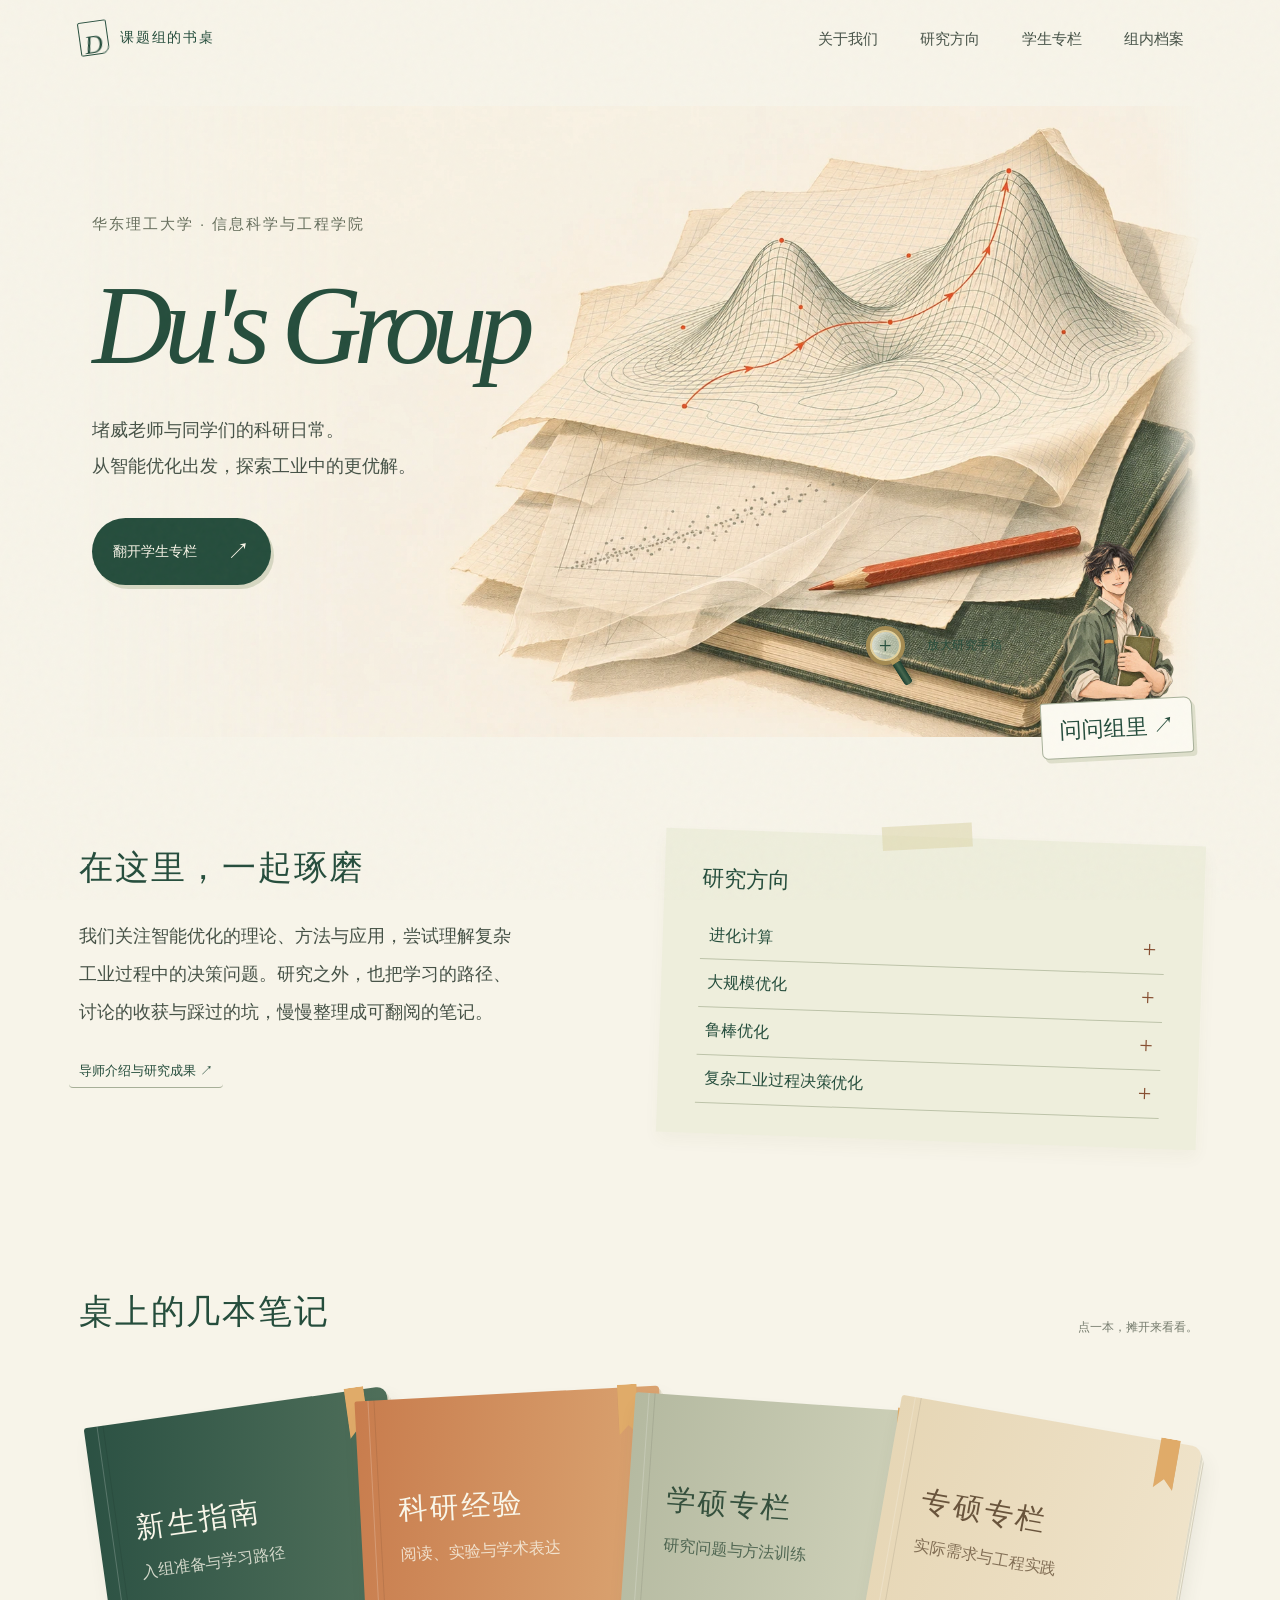
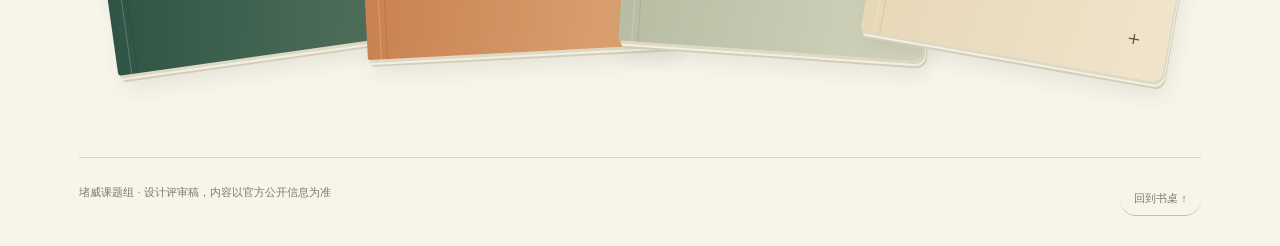
==== commit 236cf994: "feat(assistant): find meeting papers from an illustrated homepage guide" ====
--- a/work/du-group-studio/index.html
+++ b/work/du-group-studio/index.html
@@ -1232,6 +1232,8 @@
       }
     @media (max-width:650px){.hero{overflow-x:clip;}}
     </style>
+    <link rel="stylesheet" href="ask-group.css" />
+    <script src="ask-group.js" defer></script>
   </head>
   <body>
     <a class="skip" href="#main">跳到正文</a>
@@ -1293,6 +1295,17 @@
               >翻开学生专栏 <span aria-hidden="true">↗</span></a
             >
           </div>
+          <button
+            class="ask-guide"
+            id="ask-open"
+            type="button"
+            aria-haspopup="dialog"
+            aria-controls="ask-panel"
+            aria-expanded="false"
+          >
+            <img src="ask-guide.webp" alt="" width="512" height="512" />
+            <span>问问组里 <span aria-hidden="true">↗</span></span>
+          </button>
         </section>
         <section class="note-section" id="about" aria-labelledby="about-title">
           <div>
@@ -1486,6 +1499,47 @@
         ><a href="#main">回到书桌 ↑</a>
       </footer>
     </div>
+    <dialog class="ask-panel" id="ask-panel" aria-labelledby="ask-title">
+      <div class="ask-heading">
+        <div class="ask-identity">
+          <img
+            class="ask-avatar"
+            src="ask-guide.webp"
+            alt=""
+            width="512"
+            height="512"
+          />
+          <h2 id="ask-title">问问组里</h2>
+        </div>
+        <button id="ask-close" type="button">
+          收起 <span aria-hidden="true">×</span>
+        </button>
+      </div>
+      <p class="ask-intro" id="ask-intro">想找哪次组会的材料？</p>
+      <div class="ask-suggestions" id="ask-suggestions" aria-label="试着问一句">
+        <button type="button">最近一次组会有哪些论文？</button>
+      </div>
+      <form id="ask-form">
+        <label class="ask-sr-only" for="ask-question">想找什么？</label>
+        <div class="ask-compose">
+          <input
+            id="ask-question"
+            name="question"
+            autocomplete="off"
+            maxlength="1000"
+            placeholder="日期、名字、论文，都可以问"
+            required
+          />
+          <button type="submit" id="ask-submit">问一问 ↗</button>
+        </div>
+      </form>
+      <p id="ask-status" class="ask-status" role="status" aria-live="polite"></p>
+      <section id="ask-result" class="ask-result" aria-label="回答" hidden>
+        <p id="ask-answer"></p>
+        <ul id="ask-citations" aria-label="原始文件"></ul>
+      </section>
+      <button type="button" id="ask-retry" hidden>再试一次 ↗</button>
+    </dialog>
     <script>
       (() => {
         const buttons = [...document.querySelectorAll("[data-book]")];
--- a/work/du-group-studio/ask-group.css
+++ b/work/du-group-studio/ask-group.css
@@ -0,0 +1,253 @@
+.ask-guide {
+  position: absolute;
+  right: 0;
+  bottom: 12px;
+  z-index: 2;
+  width: clamp(126px, 13vw, 194px);
+  padding: 0;
+  border: 0;
+  background: transparent;
+  color: var(--ink);
+}
+.hero .manuscript-tool {
+  right: calc(clamp(126px, 13vw, 194px) + 20px);
+}
+.ask-guide img {
+  display: block;
+  width: 100%;
+  height: auto;
+  max-height: 230px;
+  object-fit: contain;
+  object-position: bottom;
+  transform-origin: 50% 90%;
+  animation: ask-breathe 6s ease-in-out infinite;
+}
+.ask-guide > span {
+  display: block;
+  position: relative;
+  margin: -8px 7px 0;
+  padding: 7px 12px;
+  background: #fcfaf1;
+  border: 1px solid #a8b19a;
+  border-radius: 3px 8px 4px 6px;
+  box-shadow: 3px 4px 0 #dedfcb;
+  font-family: "STKaiti", "KaiTi", serif;
+  font-size: 22px;
+  transform: rotate(-3deg);
+  transition: transform 0.2s;
+}
+.ask-guide:hover > span {
+  transform: rotate(0) translateY(-3px);
+}
+@keyframes ask-breathe {
+  50% {
+    transform: rotate(1.5deg) translateY(-3px);
+  }
+}
+.ask-panel {
+  width: min(520px, calc(100% - 32px));
+  max-height: calc(100dvh - 48px);
+  margin: auto;
+  padding: 28px;
+  border: 1px solid #b9c0a7;
+  border-radius: 5px 14px 6px 8px;
+  background: #fcfaf1;
+  color: var(--body);
+  box-shadow:
+    7px 9px 0 #d3d4bf,
+    0 22px 80px #254d3c26;
+  overflow-y: auto;
+}
+.ask-panel::backdrop {
+  background: #263c2c45;
+}
+.ask-heading {
+  display: flex;
+  justify-content: space-between;
+  align-items: center;
+  gap: 20px;
+}
+.ask-identity {
+  display: flex;
+  align-items: center;
+  gap: 12px;
+  min-width: 0;
+}
+.ask-avatar {
+  width: 68px;
+  height: 68px;
+  object-fit: cover;
+  object-position: center top;
+  border-radius: 50%;
+  background: #eeefdf;
+}
+.ask-suggestions[hidden] {
+  display: none;
+}
+.ask-panel {
+  font-family: "Microsoft YaHei", "PingFang SC", sans-serif;
+  background-image: linear-gradient(110deg, #ffffff40, transparent 60%);
+}
+.ask-heading h2 {
+  margin: 0;
+  color: var(--ink);
+  font:
+    30px "STKaiti",
+    "KaiTi",
+    serif;
+}
+.ask-heading button {
+  padding: 5px;
+  background: none;
+  border: 0;
+  border-bottom: 1px solid var(--line);
+  font-size: 13px;
+}
+.ask-intro {
+  margin: 12px 0 22px;
+  font-size: 14px;
+}
+.ask-suggestions {
+  display: grid;
+  gap: 8px;
+  margin-bottom: 24px;
+}
+.ask-suggestions button {
+  text-align: left;
+  padding: 10px 13px;
+  border: 1px solid #d5d9c5;
+  border-radius: 3px;
+  background: #f1f2e5;
+  font-size: 14px;
+}
+.ask-suggestions button:hover {
+  border-color: var(--ink);
+}
+.ask-panel label {
+  display: block;
+  margin-bottom: 7px;
+  font-size: 14px;
+  color: var(--ink);
+}
+.ask-panel .ask-sr-only {
+  position: absolute;
+  width: 1px;
+  height: 1px;
+  padding: 0;
+  margin: -1px;
+  overflow: hidden;
+  clip-path: inset(50%);
+  white-space: nowrap;
+  border: 0;
+}
+.ask-file-title {
+  display: block;
+  margin-top: 3px;
+  font-size: 13px;
+  line-height: 1.6;
+}
+.ask-compose {
+  display: flex;
+  gap: 8px;
+}
+.ask-compose input {
+  min-width: 0;
+  width: 100%;
+  padding: 11px;
+  border: 1px solid #b9c0a7;
+  border-radius: 3px;
+  background: #fffdf6;
+  color: var(--ink);
+  font: inherit;
+  font-size: 14px;
+}
+.ask-compose button {
+  flex-shrink: 0;
+  padding: 8px 14px;
+  border: 0;
+  border-radius: 3px;
+  background: var(--ink);
+  color: var(--paper);
+  font-size: 14px;
+}
+.ask-panel input:focus-visible {
+  outline: 3px solid #a75c2f;
+  outline-offset: 2px;
+}
+.ask-status {
+  margin: 16px 0 0;
+  font-size: 14px;
+}
+.ask-result {
+  border-top: 1px solid var(--line);
+  margin-top: 18px;
+  padding-top: 15px;
+}
+.ask-result p {
+  margin: 0;
+  white-space: pre-wrap;
+  overflow-wrap: anywhere;
+  font-size: 14px;
+}
+.ask-result ul {
+  padding: 0;
+  list-style: none;
+  margin: 16px 0 0;
+}
+.ask-result li + li {
+  margin-top: 10px;
+}
+.ask-result a {
+  display: block;
+  padding: 10px 12px;
+  background: #eeefdf;
+  border-left: 2px solid #8b9d7d;
+  font-size: 14px;
+  overflow-wrap: anywhere;
+}
+.ask-result a:hover {
+  text-decoration: underline;
+}
+.ask-result small {
+  display: block;
+  color: #65705c;
+  font-size: 12px;
+}
+#ask-retry {
+  margin-top: 12px;
+  border: 0;
+  border-bottom: 1px solid #a8b19a;
+  background: transparent;
+  padding: 4px 0;
+}
+@media (max-width: 650px) {
+  .hero .manuscript-tool {
+    left: 0;
+    right: auto;
+  }
+  .ask-guide {
+    width: 122px;
+    right: 0;
+    bottom: 14px;
+  }
+  .ask-guide img {
+    max-height: 145px;
+  }
+  .ask-guide > span {
+    font-size: 19px;
+  }
+  .ask-panel {
+    padding: 22px 18px;
+  }
+  .ask-compose button {
+    padding: 8px 10px;
+  }
+}
+@media (prefers-reduced-motion: reduce) {
+  .ask-guide img {
+    animation: none;
+  }
+  .ask-guide > span {
+    transition: none;
+  }
+}
